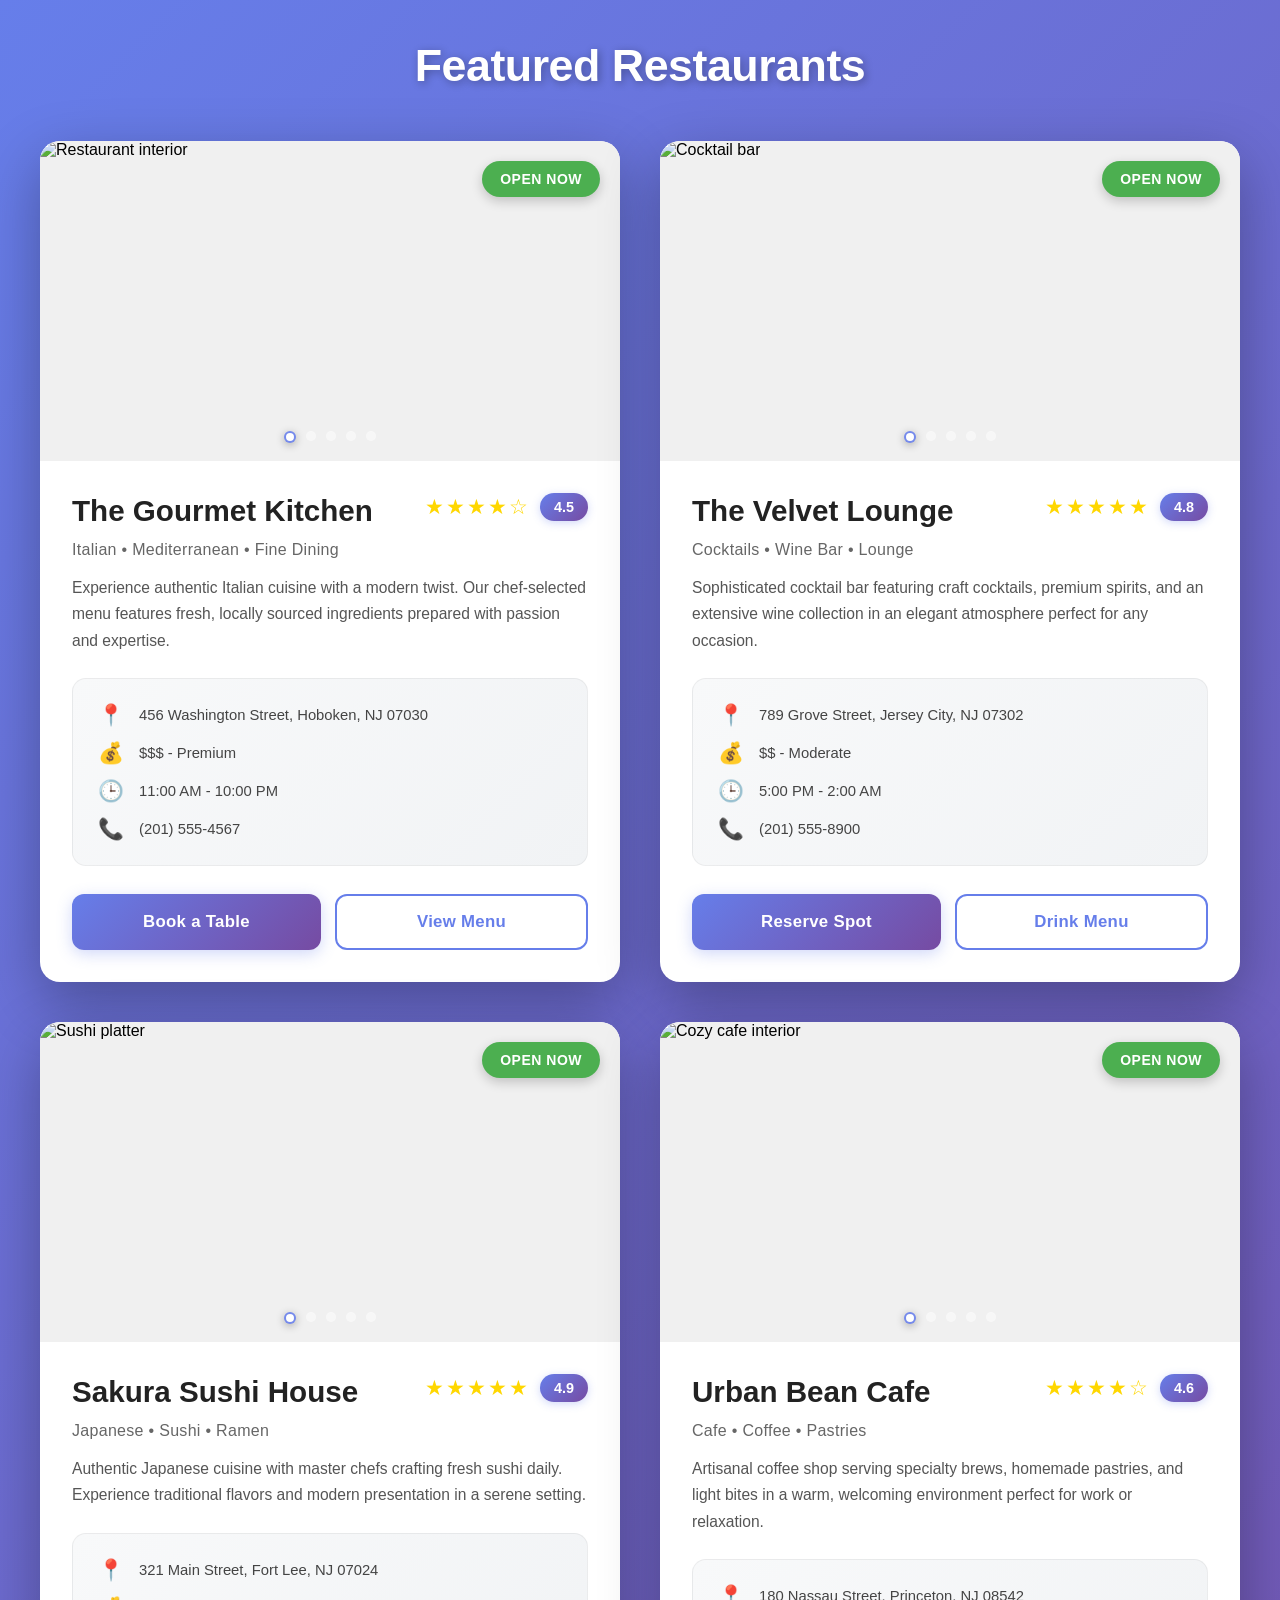
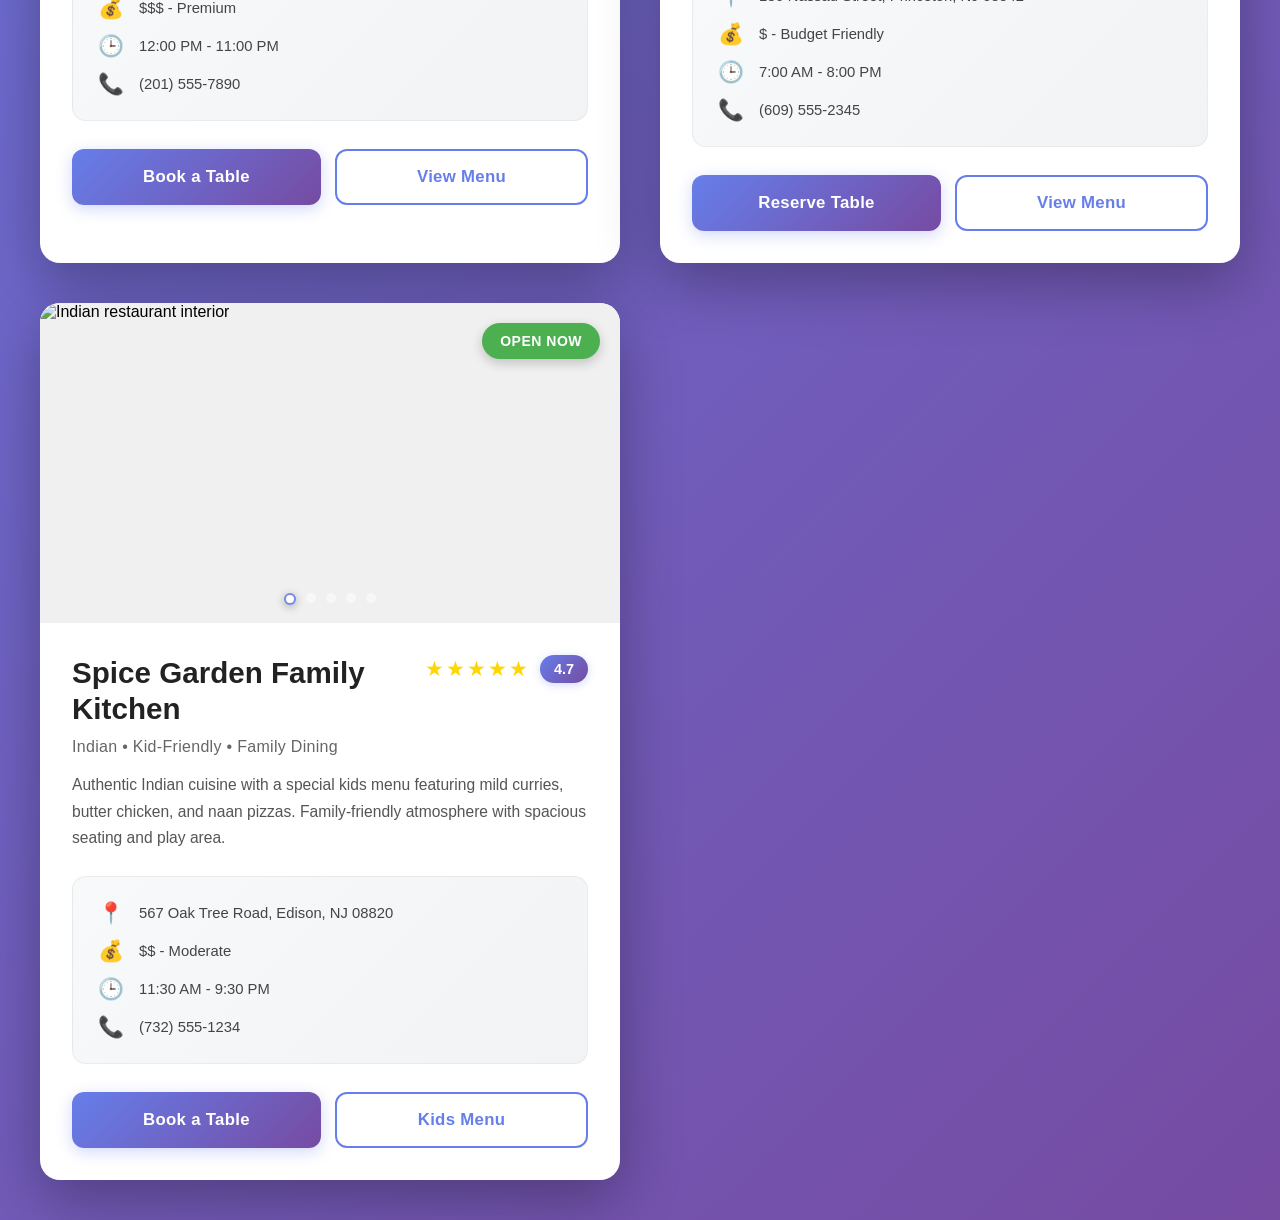
==== restaurant-website/index.html @ d289a9fe "Organize website files in restaurant-website folder Create dedicated folder structure for the projec" ====
<!DOCTYPE html>
<html lang="en">
<head>
    <meta charset="UTF-8">
    <meta name="viewport" content="width=device-width, initial-scale=1.0">
    <title>Featured Restaurants - Discover Amazing Dining</title>
    <link rel="stylesheet" href="styles.css">
</head>
<body>
    <div class="container">
        <h1>Featured Restaurants</h1>

        <div class="cards-grid">
            <!-- Italian Restaurant Card -->
            <div class="restaurant-card">
                <div class="card-image">
                    <div class="slider">
                        <div class="slider-wrapper">
                            <div class="slide active">
                                <img src="https://images.unsplash.com/photo-1517248135467-4c7edcad34c4?w=800&h=500&fit=crop" alt="Restaurant interior">
                            </div>
                            <div class="slide">
                                <img src="https://images.unsplash.com/photo-1414235077428-338989a2e8c0?w=800&h=500&fit=crop" alt="Fine dining table">
                            </div>
                            <div class="slide">
                                <img src="https://images.unsplash.com/photo-1559339352-11d035aa65de?w=800&h=500&fit=crop" alt="Delicious pasta dish">
                            </div>
                            <div class="slide">
                                <img src="https://images.unsplash.com/photo-1555396273-367ea4eb4db5?w=800&h=500&fit=crop" alt="Gourmet pizza">
                            </div>
                            <div class="slide">
                                <img src="https://images.unsplash.com/photo-1592861956120-e524fc739696?w=800&h=500&fit=crop" alt="Restaurant ambiance">
                            </div>
                        </div>

                        <button class="slider-btn prev" aria-label="Previous slide">❮</button>
                        <button class="slider-btn next" aria-label="Next slide">❯</button>

                        <div class="slider-dots">
                            <span class="dot active" aria-label="Slide 1"></span>
                            <span class="dot" aria-label="Slide 2"></span>
                            <span class="dot" aria-label="Slide 3"></span>
                            <span class="dot" aria-label="Slide 4"></span>
                            <span class="dot" aria-label="Slide 5"></span>
                        </div>
                    </div>

                    <span class="badge">Open Now</span>
                </div>

                <div class="card-content">
                    <div class="card-header">
                        <h2 class="restaurant-name">The Gourmet Kitchen</h2>
                        <div class="rating">
                            <span class="stars">★★★★☆</span>
                            <span class="rating-text">4.5</span>
                        </div>
                    </div>

                    <p class="cuisine-type">Italian • Mediterranean • Fine Dining</p>

                    <p class="description">
                        Experience authentic Italian cuisine with a modern twist. Our chef-selected menu features fresh, locally sourced ingredients prepared with passion and expertise.
                    </p>

                    <div class="card-details">
                        <div class="detail-item">
                            <span class="icon">📍</span>
                            <span>456 Washington Street, Hoboken, NJ 07030</span>
                        </div>
                        <div class="detail-item">
                            <span class="icon">💰</span>
                            <span>$$$ - Premium</span>
                        </div>
                        <div class="detail-item">
                            <span class="icon">🕒</span>
                            <span>11:00 AM - 10:00 PM</span>
                        </div>
                        <div class="detail-item">
                            <span class="icon">📞</span>
                            <span>(201) 555-4567</span>
                        </div>
                    </div>

                    <div class="card-actions">
                        <button class="btn btn-primary">Book a Table</button>
                        <button class="btn btn-secondary">View Menu</button>
                    </div>
                </div>
            </div>

            <!-- Cocktail Bar Card -->
            <div class="restaurant-card">
                <div class="card-image">
                    <div class="slider">
                        <div class="slider-wrapper">
                            <div class="slide active">
                                <img src="https://images.unsplash.com/photo-1514933651103-005eec06c04b?w=800&h=500&fit=crop" alt="Cocktail bar">
                            </div>
                            <div class="slide">
                                <img src="https://images.unsplash.com/photo-1470337458703-46ad1756a187?w=800&h=500&fit=crop" alt="Bar counter">
                            </div>
                            <div class="slide">
                                <img src="https://images.unsplash.com/photo-1560963689-8f2de2560b19?w=800&h=500&fit=crop" alt="Cocktails">
                            </div>
                            <div class="slide">
                                <img src="https://images.unsplash.com/photo-1569529465841-dfecdab7503b?w=800&h=500&fit=crop" alt="Wine selection">
                            </div>
                            <div class="slide">
                                <img src="https://images.unsplash.com/photo-1572116469696-31de0f17cc34?w=800&h=500&fit=crop" alt="Lounge area">
                            </div>
                        </div>

                        <button class="slider-btn prev" aria-label="Previous slide">❮</button>
                        <button class="slider-btn next" aria-label="Next slide">❯</button>

                        <div class="slider-dots">
                            <span class="dot active" aria-label="Slide 1"></span>
                            <span class="dot" aria-label="Slide 2"></span>
                            <span class="dot" aria-label="Slide 3"></span>
                            <span class="dot" aria-label="Slide 4"></span>
                            <span class="dot" aria-label="Slide 5"></span>
                        </div>
                    </div>

                    <span class="badge">Open Now</span>
                </div>

                <div class="card-content">
                    <div class="card-header">
                        <h2 class="restaurant-name">The Velvet Lounge</h2>
                        <div class="rating">
                            <span class="stars">★★★★★</span>
                            <span class="rating-text">4.8</span>
                        </div>
                    </div>

                    <p class="cuisine-type">Cocktails • Wine Bar • Lounge</p>

                    <p class="description">
                        Sophisticated cocktail bar featuring craft cocktails, premium spirits, and an extensive wine collection in an elegant atmosphere perfect for any occasion.
                    </p>

                    <div class="card-details">
                        <div class="detail-item">
                            <span class="icon">📍</span>
                            <span>789 Grove Street, Jersey City, NJ 07302</span>
                        </div>
                        <div class="detail-item">
                            <span class="icon">💰</span>
                            <span>$$ - Moderate</span>
                        </div>
                        <div class="detail-item">
                            <span class="icon">🕒</span>
                            <span>5:00 PM - 2:00 AM</span>
                        </div>
                        <div class="detail-item">
                            <span class="icon">📞</span>
                            <span>(201) 555-8900</span>
                        </div>
                    </div>

                    <div class="card-actions">
                        <button class="btn btn-primary">Reserve Spot</button>
                        <button class="btn btn-secondary">Drink Menu</button>
                    </div>
                </div>
            </div>

            <!-- Sushi Restaurant Card -->
            <div class="restaurant-card">
                <div class="card-image">
                    <div class="slider">
                        <div class="slider-wrapper">
                            <div class="slide active">
                                <img src="https://images.unsplash.com/photo-1579584425555-c3ce17fd4351?w=800&h=500&fit=crop" alt="Sushi platter">
                            </div>
                            <div class="slide">
                                <img src="https://images.unsplash.com/photo-1583623025817-d180a2221d0a?w=800&h=500&fit=crop" alt="Fresh sushi">
                            </div>
                            <div class="slide">
                                <img src="https://images.unsplash.com/photo-1534422298391-e4f8c172dddb?w=800&h=500&fit=crop" alt="Sushi bar">
                            </div>
                            <div class="slide">
                                <img src="https://images.unsplash.com/photo-1611143669185-af224c5e3252?w=800&h=500&fit=crop" alt="Ramen bowl">
                            </div>
                            <div class="slide">
                                <img src="https://images.unsplash.com/photo-1580822184713-fc5400e7fe10?w=800&h=500&fit=crop" alt="Japanese dining">
                            </div>
                        </div>

                        <button class="slider-btn prev" aria-label="Previous slide">❮</button>
                        <button class="slider-btn next" aria-label="Next slide">❯</button>

                        <div class="slider-dots">
                            <span class="dot active" aria-label="Slide 1"></span>
                            <span class="dot" aria-label="Slide 2"></span>
                            <span class="dot" aria-label="Slide 3"></span>
                            <span class="dot" aria-label="Slide 4"></span>
                            <span class="dot" aria-label="Slide 5"></span>
                        </div>
                    </div>

                    <span class="badge">Open Now</span>
                </div>

                <div class="card-content">
                    <div class="card-header">
                        <h2 class="restaurant-name">Sakura Sushi House</h2>
                        <div class="rating">
                            <span class="stars">★★★★★</span>
                            <span class="rating-text">4.9</span>
                        </div>
                    </div>

                    <p class="cuisine-type">Japanese • Sushi • Ramen</p>

                    <p class="description">
                        Authentic Japanese cuisine with master chefs crafting fresh sushi daily. Experience traditional flavors and modern presentation in a serene setting.
                    </p>

                    <div class="card-details">
                        <div class="detail-item">
                            <span class="icon">📍</span>
                            <span>321 Main Street, Fort Lee, NJ 07024</span>
                        </div>
                        <div class="detail-item">
                            <span class="icon">💰</span>
                            <span>$$$ - Premium</span>
                        </div>
                        <div class="detail-item">
                            <span class="icon">🕒</span>
                            <span>12:00 PM - 11:00 PM</span>
                        </div>
                        <div class="detail-item">
                            <span class="icon">📞</span>
                            <span>(201) 555-7890</span>
                        </div>
                    </div>

                    <div class="card-actions">
                        <button class="btn btn-primary">Book a Table</button>
                        <button class="btn btn-secondary">View Menu</button>
                    </div>
                </div>
            </div>

            <!-- Cafe Card -->
            <div class="restaurant-card">
                <div class="card-image">
                    <div class="slider">
                        <div class="slider-wrapper">
                            <div class="slide active">
                                <img src="https://images.unsplash.com/photo-1554118811-1e0d58224f24?w=800&h=500&fit=crop" alt="Cozy cafe interior">
                            </div>
                            <div class="slide">
                                <img src="https://images.unsplash.com/photo-1495474472287-4d71bcdd2085?w=800&h=500&fit=crop" alt="Coffee art">
                            </div>
                            <div class="slide">
                                <img src="https://images.unsplash.com/photo-1509042239860-f550ce710b93?w=800&h=500&fit=crop" alt="Coffee beans">
                            </div>
                            <div class="slide">
                                <img src="https://images.unsplash.com/photo-1559056199-641a0ac8b55e?w=800&h=500&fit=crop" alt="Pastries and coffee">
                            </div>
                            <div class="slide">
                                <img src="https://images.unsplash.com/photo-1511920170033-f8396924c348?w=800&h=500&fit=crop" alt="Cafe atmosphere">
                            </div>
                        </div>

                        <button class="slider-btn prev" aria-label="Previous slide">❮</button>
                        <button class="slider-btn next" aria-label="Next slide">❯</button>

                        <div class="slider-dots">
                            <span class="dot active" aria-label="Slide 1"></span>
                            <span class="dot" aria-label="Slide 2"></span>
                            <span class="dot" aria-label="Slide 3"></span>
                            <span class="dot" aria-label="Slide 4"></span>
                            <span class="dot" aria-label="Slide 5"></span>
                        </div>
                    </div>

                    <span class="badge">Open Now</span>
                </div>

                <div class="card-content">
                    <div class="card-header">
                        <h2 class="restaurant-name">Urban Bean Cafe</h2>
                        <div class="rating">
                            <span class="stars">★★★★☆</span>
                            <span class="rating-text">4.6</span>
                        </div>
                    </div>

                    <p class="cuisine-type">Cafe • Coffee • Pastries</p>

                    <p class="description">
                        Artisanal coffee shop serving specialty brews, homemade pastries, and light bites in a warm, welcoming environment perfect for work or relaxation.
                    </p>

                    <div class="card-details">
                        <div class="detail-item">
                            <span class="icon">📍</span>
                            <span>180 Nassau Street, Princeton, NJ 08542</span>
                        </div>
                        <div class="detail-item">
                            <span class="icon">💰</span>
                            <span>$ - Budget Friendly</span>
                        </div>
                        <div class="detail-item">
                            <span class="icon">🕒</span>
                            <span>7:00 AM - 8:00 PM</span>
                        </div>
                        <div class="detail-item">
                            <span class="icon">📞</span>
                            <span>(609) 555-2345</span>
                        </div>
                    </div>

                    <div class="card-actions">
                        <button class="btn btn-primary">Reserve Table</button>
                        <button class="btn btn-secondary">View Menu</button>
                    </div>
                </div>
            </div>

            <!-- Indian Restaurant Card -->
            <div class="restaurant-card">
                <div class="card-image">
                    <div class="slider">
                        <div class="slider-wrapper">
                            <div class="slide active">
                                <img src="https://images.unsplash.com/photo-1585937421612-70a008356fbe?w=800&h=500&fit=crop" alt="Indian restaurant interior">
                            </div>
                            <div class="slide">
                                <img src="https://images.unsplash.com/photo-1565557623262-b51c2513a641?w=800&h=500&fit=crop" alt="Butter chicken">
                            </div>
                            <div class="slide">
                                <img src="https://images.unsplash.com/photo-1567188040759-fb8a883dc6d8?w=800&h=500&fit=crop" alt="Indian curry dishes">
                            </div>
                            <div class="slide">
                                <img src="https://images.unsplash.com/photo-1589302168068-964664d93dc0?w=800&h=500&fit=crop" alt="Naan bread and samosas">
                            </div>
                            <div class="slide">
                                <img src="https://images.unsplash.com/photo-1574484284002-952d92456975?w=800&h=500&fit=crop" alt="Family dining">
                            </div>
                        </div>

                        <button class="slider-btn prev" aria-label="Previous slide">❮</button>
                        <button class="slider-btn next" aria-label="Next slide">❯</button>

                        <div class="slider-dots">
                            <span class="dot active" aria-label="Slide 1"></span>
                            <span class="dot" aria-label="Slide 2"></span>
                            <span class="dot" aria-label="Slide 3"></span>
                            <span class="dot" aria-label="Slide 4"></span>
                            <span class="dot" aria-label="Slide 5"></span>
                        </div>
                    </div>

                    <span class="badge">Open Now</span>
                </div>

                <div class="card-content">
                    <div class="card-header">
                        <h2 class="restaurant-name">Spice Garden Family Kitchen</h2>
                        <div class="rating">
                            <span class="stars">★★★★★</span>
                            <span class="rating-text">4.7</span>
                        </div>
                    </div>

                    <p class="cuisine-type">Indian • Kid-Friendly • Family Dining</p>

                    <p class="description">
                        Authentic Indian cuisine with a special kids menu featuring mild curries, butter chicken, and naan pizzas. Family-friendly atmosphere with spacious seating and play area.
                    </p>

                    <div class="card-details">
                        <div class="detail-item">
                            <span class="icon">📍</span>
                            <span>567 Oak Tree Road, Edison, NJ 08820</span>
                        </div>
                        <div class="detail-item">
                            <span class="icon">💰</span>
                            <span>$$ - Moderate</span>
                        </div>
                        <div class="detail-item">
                            <span class="icon">🕒</span>
                            <span>11:30 AM - 9:30 PM</span>
                        </div>
                        <div class="detail-item">
                            <span class="icon">📞</span>
                            <span>(732) 555-1234</span>
                        </div>
                    </div>

                    <div class="card-actions">
                        <button class="btn btn-primary">Book a Table</button>
                        <button class="btn btn-secondary">Kids Menu</button>
                    </div>
                </div>
            </div>

        </div>
    </div>

    <script src="script.js"></script>
</body>
</html>
---- restaurant-website/styles.css ----
/* ===== Reset & Base Styles ===== */
* {
    margin: 0;
    padding: 0;
    box-sizing: border-box;
}

body {
    font-family: 'Segoe UI', Tahoma, Geneva, Verdana, sans-serif;
    background: linear-gradient(135deg, #667eea 0%, #764ba2 100%);
    min-height: 100vh;
    padding: 40px 20px;
}

/* ===== Container & Layout ===== */
.container {
    max-width: 1400px;
    margin: 0 auto;
}

h1 {
    text-align: center;
    color: white;
    margin-bottom: 50px;
    font-size: 2.8rem;
    font-weight: 700;
    text-shadow: 2px 2px 8px rgba(0, 0, 0, 0.3);
    letter-spacing: -0.5px;
}

.cards-grid {
    display: grid;
    grid-template-columns: repeat(auto-fit, minmax(500px, 1fr));
    gap: 40px;
    padding: 0 20px;
}

/* ===== Restaurant Card ===== */
.restaurant-card {
    background: white;
    border-radius: 20px;
    overflow: hidden;
    box-shadow: 0 20px 60px rgba(0, 0, 0, 0.3);
    transition: transform 0.3s ease, box-shadow 0.3s ease;
}

.restaurant-card:hover {
    transform: translateY(-10px);
    box-shadow: 0 30px 80px rgba(0, 0, 0, 0.4);
}

/* ===== Card Image & Slider ===== */
.card-image {
    position: relative;
    height: 320px;
    overflow: hidden;
    background: #f0f0f0;
}

.slider {
    position: relative;
    width: 100%;
    height: 100%;
    overflow: hidden;
}

.slider-wrapper {
    display: flex;
    width: 100%;
    height: 100%;
    transition: transform 0.5s ease-in-out;
}

.slide {
    min-width: 100%;
    height: 100%;
    opacity: 0;
    transition: opacity 0.5s ease-in-out;
    position: absolute;
    top: 0;
    left: 0;
}

.slide.active {
    opacity: 1;
    position: relative;
}

.slide img {
    width: 100%;
    height: 100%;
    object-fit: cover;
    transition: transform 0.3s ease;
}

.restaurant-card:hover .slide.active img {
    transform: scale(1.05);
}

/* ===== Navigation Buttons ===== */
.slider-btn {
    position: absolute;
    top: 50%;
    transform: translateY(-50%);
    background: rgba(0, 0, 0, 0.5);
    color: white;
    border: none;
    padding: 12px 18px;
    cursor: pointer;
    font-size: 1.8rem;
    line-height: 1;
    transition: all 0.3s ease;
    z-index: 10;
    border-radius: 6px;
    opacity: 0;
    backdrop-filter: blur(4px);
}

.slider:hover .slider-btn {
    opacity: 1;
}

.slider-btn:hover {
    background: rgba(0, 0, 0, 0.8);
    transform: translateY(-50%) scale(1.15);
}

.slider-btn:active {
    transform: translateY(-50%) scale(0.95);
}

.slider-btn.prev {
    left: 12px;
}

.slider-btn.next {
    right: 12px;
}

/* ===== Slider Dots ===== */
.slider-dots {
    position: absolute;
    bottom: 18px;
    left: 50%;
    transform: translateX(-50%);
    display: flex;
    gap: 10px;
    z-index: 10;
}

.dot {
    width: 10px;
    height: 10px;
    border-radius: 50%;
    background: rgba(255, 255, 255, 0.5);
    cursor: pointer;
    transition: all 0.3s ease;
    border: 2px solid transparent;
}

.dot:hover {
    background: rgba(255, 255, 255, 0.8);
    transform: scale(1.3);
}

.dot.active {
    background: white;
    width: 12px;
    height: 12px;
    border-color: rgba(102, 126, 234, 0.9);
    box-shadow: 0 2px 8px rgba(0, 0, 0, 0.3);
}

/* ===== Badge ===== */
.badge {
    position: absolute;
    top: 20px;
    right: 20px;
    background: #4CAF50;
    color: white;
    padding: 10px 18px;
    border-radius: 25px;
    font-size: 0.875rem;
    font-weight: 700;
    box-shadow: 0 4px 12px rgba(0, 0, 0, 0.2);
    z-index: 10;
    text-transform: uppercase;
    letter-spacing: 0.5px;
}

/* ===== Card Content ===== */
.card-content {
    padding: 32px;
}

.card-header {
    display: flex;
    justify-content: space-between;
    align-items: flex-start;
    margin-bottom: 12px;
    gap: 16px;
}

.restaurant-name {
    font-size: 1.85rem;
    color: #222;
    font-weight: 700;
    margin-bottom: 0;
    line-height: 1.2;
}

.rating {
    display: flex;
    align-items: center;
    gap: 10px;
    flex-shrink: 0;
}

.stars {
    color: #FFD700;
    font-size: 1.3rem;
    letter-spacing: 2px;
}

.rating-text {
    background: linear-gradient(135deg, #667eea 0%, #764ba2 100%);
    color: white;
    padding: 6px 14px;
    border-radius: 14px;
    font-weight: 700;
    font-size: 0.9rem;
    box-shadow: 0 2px 8px rgba(102, 126, 234, 0.3);
}

.cuisine-type {
    color: #666;
    font-size: 1rem;
    margin-bottom: 16px;
    font-weight: 500;
    letter-spacing: 0.3px;
}

.description {
    color: #555;
    line-height: 1.7;
    margin-bottom: 24px;
    font-size: 0.975rem;
}

/* ===== Card Details ===== */
.card-details {
    background: linear-gradient(135deg, #f8f9fa 0%, #f1f3f5 100%);
    padding: 24px;
    border-radius: 14px;
    margin-bottom: 28px;
    border: 1px solid rgba(0, 0, 0, 0.05);
}

.detail-item {
    display: flex;
    align-items: center;
    gap: 14px;
    margin-bottom: 14px;
    color: #444;
    font-size: 0.925rem;
}

.detail-item:last-child {
    margin-bottom: 0;
}

.icon {
    font-size: 1.3rem;
    width: 28px;
    text-align: center;
    flex-shrink: 0;
}

/* ===== Card Actions ===== */
.card-actions {
    display: flex;
    gap: 14px;
}

.btn {
    flex: 1;
    padding: 16px 28px;
    border: none;
    border-radius: 12px;
    font-size: 1.05rem;
    font-weight: 600;
    cursor: pointer;
    transition: all 0.3s ease;
    letter-spacing: 0.3px;
}

.btn-primary {
    background: linear-gradient(135deg, #667eea 0%, #764ba2 100%);
    color: white;
    box-shadow: 0 4px 15px rgba(102, 126, 234, 0.3);
}

.btn-primary:hover {
    transform: translateY(-3px);
    box-shadow: 0 8px 25px rgba(102, 126, 234, 0.5);
}

.btn-primary:active {
    transform: translateY(-1px);
}

.btn-secondary {
    background: white;
    color: #667eea;
    border: 2px solid #667eea;
}

.btn-secondary:hover {
    background: #667eea;
    color: white;
    transform: translateY(-3px);
    box-shadow: 0 8px 25px rgba(102, 126, 234, 0.4);
}

.btn-secondary:active {
    transform: translateY(-1px);
}

/* ===== Responsive Design ===== */

/* Tablet Devices */
@media (min-width: 641px) and (max-width: 1024px) {
    .cards-grid {
        grid-template-columns: 1fr;
        gap: 35px;
    }

    h1 {
        font-size: 2.3rem;
    }
}

/* Mobile Devices */
@media (max-width: 640px) {
    body {
        padding: 20px 10px;
    }

    h1 {
        font-size: 2rem;
        margin-bottom: 35px;
    }

    .cards-grid {
        grid-template-columns: 1fr;
        gap: 30px;
        padding: 0 5px;
    }

    .restaurant-card {
        border-radius: 16px;
    }

    .card-image {
        height: 280px;
    }

    .card-content {
        padding: 24px 20px;
    }

    .restaurant-name {
        font-size: 1.55rem;
    }

    .card-header {
        flex-direction: column;
        gap: 12px;
    }

    .rating {
        align-self: flex-start;
    }

    .card-details {
        padding: 20px;
    }

    .card-actions {
        flex-direction: column;
    }

    .btn {
        width: 100%;
        padding: 14px 24px;
    }

    .slider-btn {
        opacity: 1;
        padding: 10px 14px;
        font-size: 1.5rem;
    }

    .slider-btn.prev {
        left: 8px;
    }

    .slider-btn.next {
        right: 8px;
    }

    .slider-dots {
        bottom: 12px;
    }

    .dot {
        width: 8px;
        height: 8px;
    }

    .dot.active {
        width: 10px;
        height: 10px;
    }

    .badge {
        top: 15px;
        right: 15px;
        padding: 8px 14px;
        font-size: 0.75rem;
    }
}

/* Small Mobile Devices */
@media (max-width: 380px) {
    h1 {
        font-size: 1.7rem;
    }

    .restaurant-name {
        font-size: 1.4rem;
    }

    .card-image {
        height: 240px;
    }
}
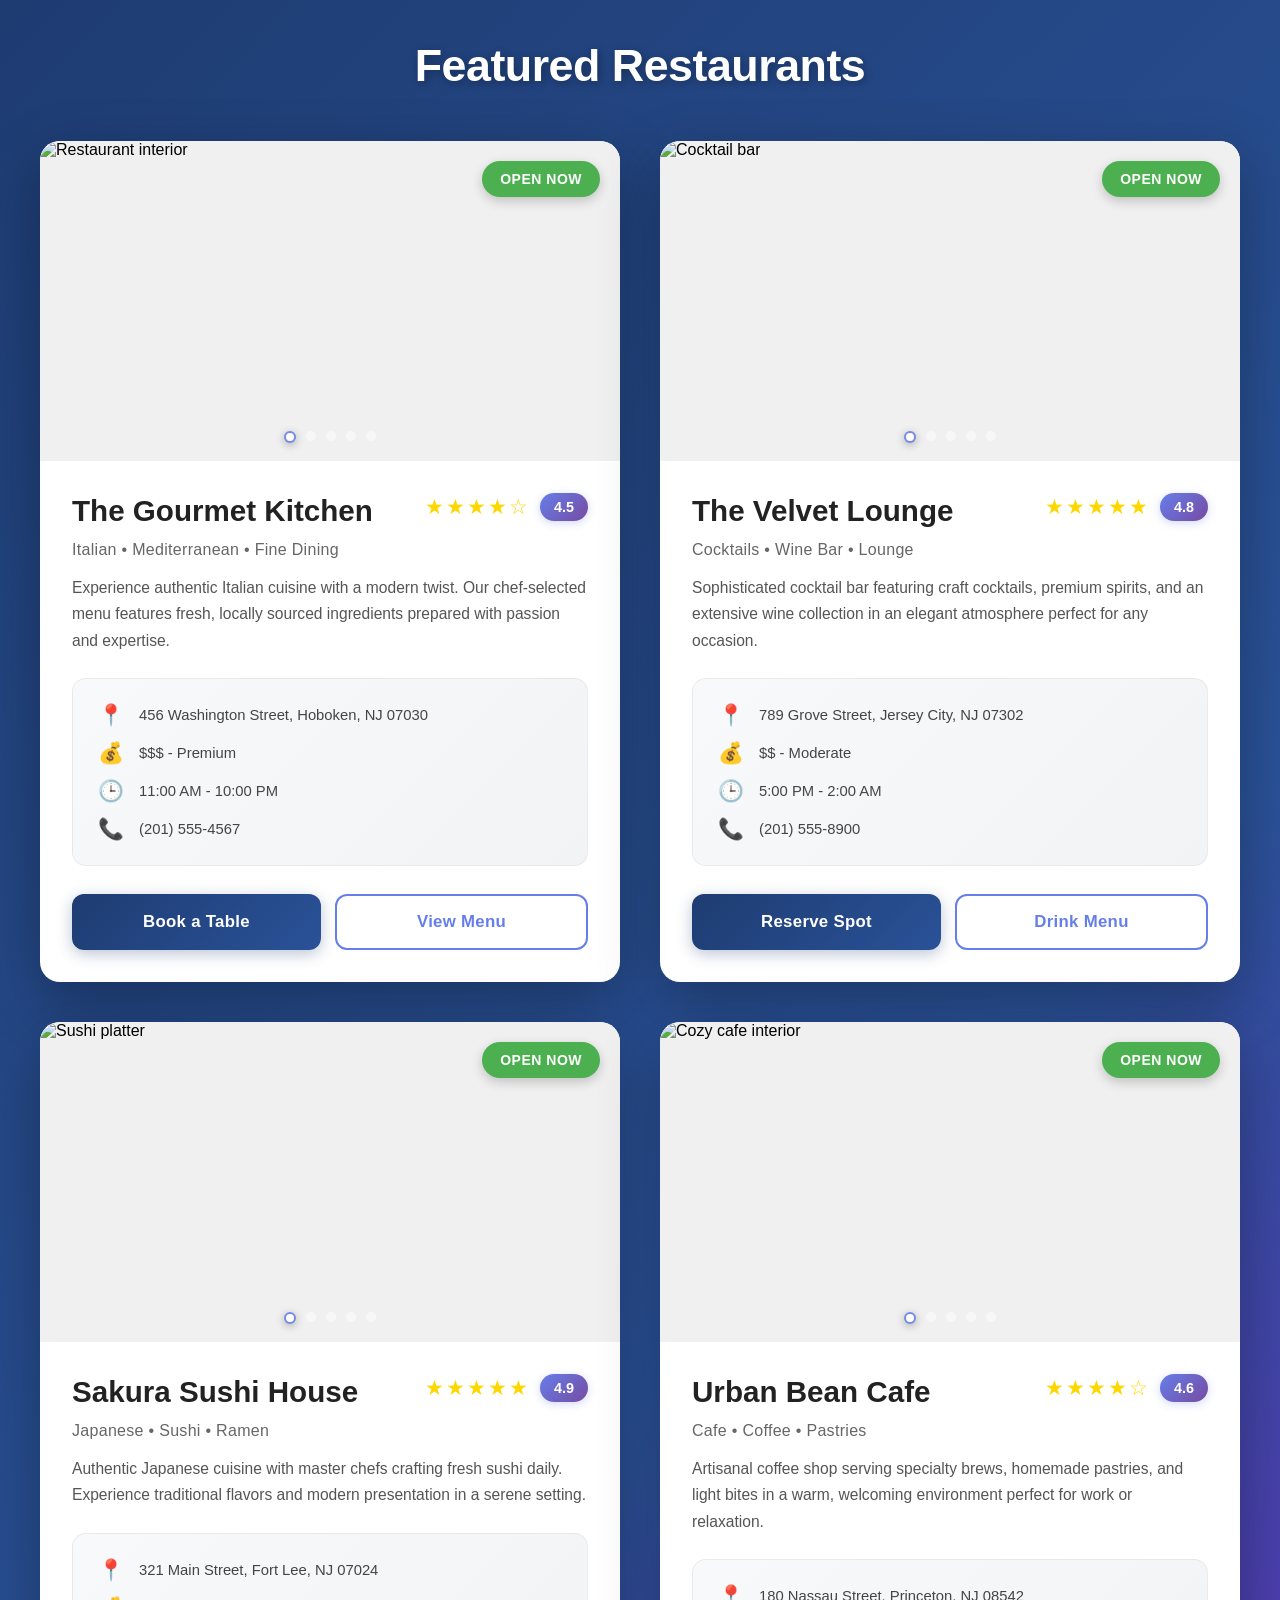
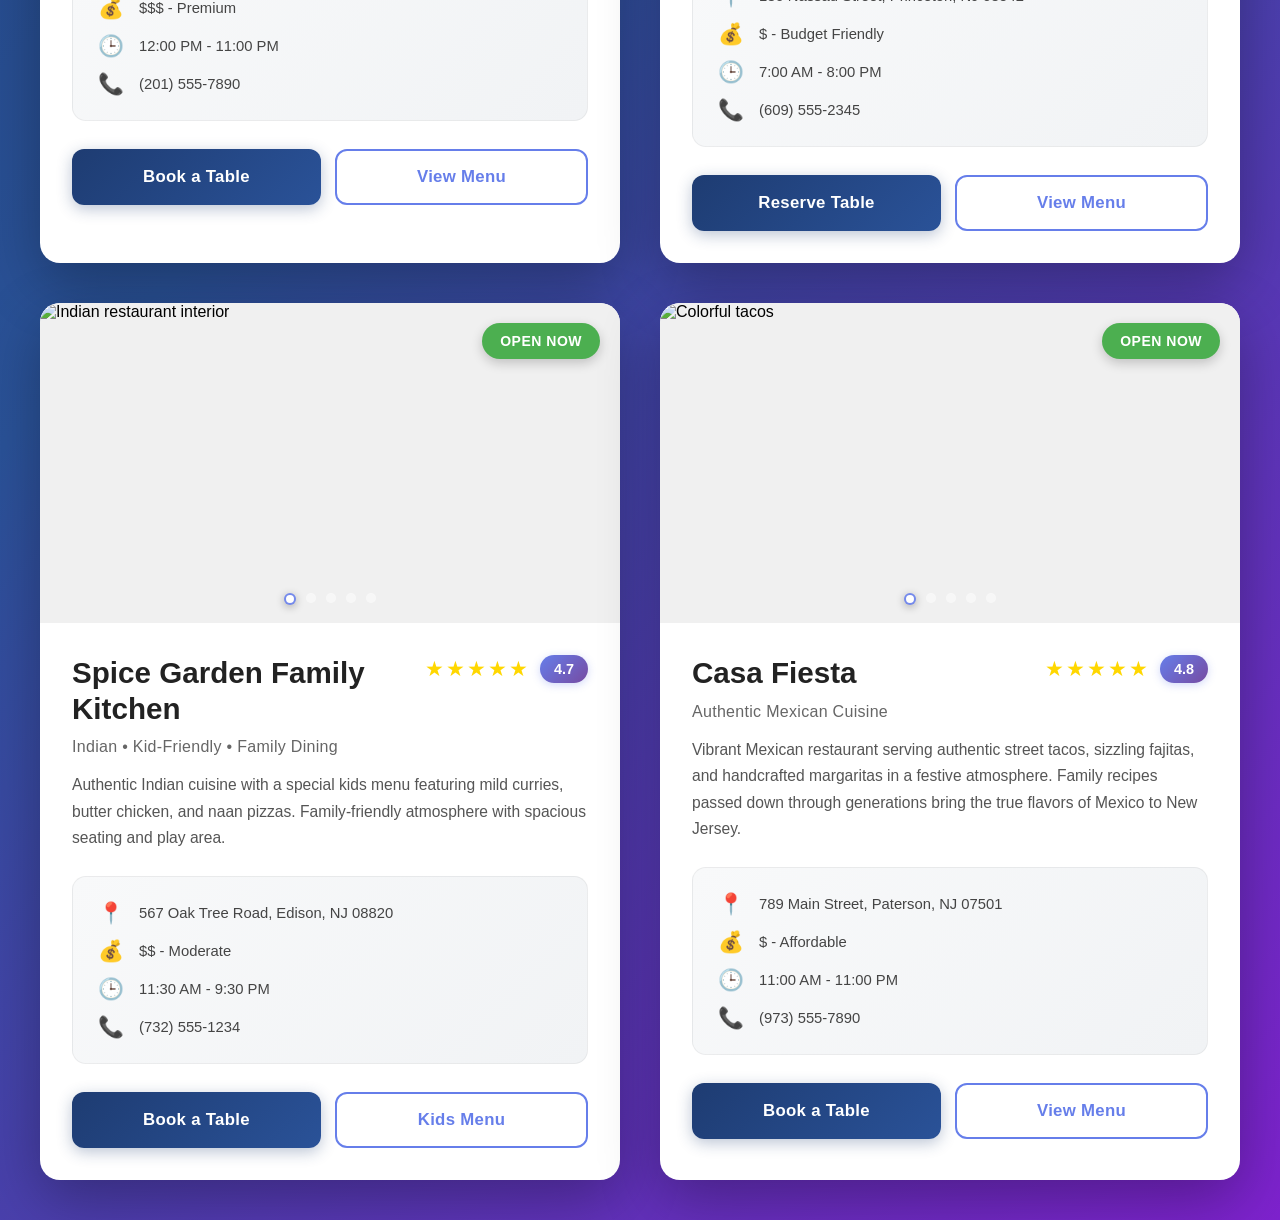
==== commit edd07aaa: "Complete all learning options A-E: CSS themes, 6th restaurant, JavaScript exercises, and portfolio p" ====
--- a/restaurant-website/index.html
+++ b/restaurant-website/index.html
@@ -401,6 +401,83 @@
                 </div>
             </div>
 
+            <!-- Restaurant Card 6: Mexican Restaurant -->
+            <div class="restaurant-card">
+                <div class="card-image">
+                    <div class="slider">
+                        <div class="slider-wrapper">
+                            <div class="slide active">
+                                <img src="https://images.unsplash.com/photo-1565299585323-38d6b0865b47?w=800&h=600&fit=crop" alt="Colorful tacos">
+                            </div>
+                            <div class="slide">
+                                <img src="https://images.unsplash.com/photo-1613514785940-daed07799d9b?w=800&h=600&fit=crop" alt="Authentic fajitas">
+                            </div>
+                            <div class="slide">
+                                <img src="https://images.unsplash.com/photo-1599974579688-8dbdd335e16d?w=800&h=600&fit=crop" alt="Fresh guacamole">
+                            </div>
+                            <div class="slide">
+                                <img src="https://images.unsplash.com/photo-1551504734-5ee1c4a1479b?w=800&h=600&fit=crop" alt="Festive restaurant interior">
+                            </div>
+                            <div class="slide">
+                                <img src="https://images.unsplash.com/photo-1615870216519-2f9fa575fa5c?w=800&h=600&fit=crop" alt="Delicious enchiladas">
+                            </div>
+                        </div>
+                        <button class="slider-btn prev" aria-label="Previous image">❮</button>
+                        <button class="slider-btn next" aria-label="Next image">❯</button>
+                        <div class="slider-dots">
+                            <span class="dot active" data-slide="0"></span>
+                            <span class="dot" data-slide="1"></span>
+                            <span class="dot" data-slide="2"></span>
+                            <span class="dot" data-slide="3"></span>
+                            <span class="dot" data-slide="4"></span>
+                        </div>
+                    </div>
+                    <span class="badge">Open Now</span>
+                </div>
+
+                <div class="card-content">
+                    <div class="card-header">
+                        <h2 class="restaurant-name">Casa Fiesta</h2>
+                        <div class="rating">
+                            <span class="stars">★★★★★</span>
+                            <span class="rating-text">4.8</span>
+                        </div>
+                    </div>
+
+                    <p class="cuisine-type">Authentic Mexican Cuisine</p>
+
+                    <p class="description">
+                        Vibrant Mexican restaurant serving authentic street tacos, sizzling fajitas,
+                        and handcrafted margaritas in a festive atmosphere. Family recipes passed down
+                        through generations bring the true flavors of Mexico to New Jersey.
+                    </p>
+
+                    <div class="card-details">
+                        <div class="detail-item">
+                            <span class="icon">📍</span>
+                            <span>789 Main Street, Paterson, NJ 07501</span>
+                        </div>
+                        <div class="detail-item">
+                            <span class="icon">💰</span>
+                            <span>$ - Affordable</span>
+                        </div>
+                        <div class="detail-item">
+                            <span class="icon">🕒</span>
+                            <span>11:00 AM - 11:00 PM</span>
+                        </div>
+                        <div class="detail-item">
+                            <span class="icon">📞</span>
+                            <span>(973) 555-7890</span>
+                        </div>
+                    </div>
+
+                    <div class="card-actions">
+                        <button class="btn btn-primary">Book a Table</button>
+                        <button class="btn btn-secondary">View Menu</button>
+                    </div>
+                </div>
+            </div>
+
         </div>
     </div>
 
--- a/restaurant-website/styles.css
+++ b/restaurant-website/styles.css
@@ -7,7 +7,7 @@
 
 body {
     font-family: 'Segoe UI', Tahoma, Geneva, Verdana, sans-serif;
-    background: linear-gradient(135deg, #667eea 0%, #764ba2 100%);
+    background: linear-gradient(135deg, #1e3c72 0%, #2a5298 50%, #7e22ce 100%);
     min-height: 100vh;
     padding: 40px 20px;
 }
@@ -295,14 +295,14 @@
 }
 
 .btn-primary {
-    background: linear-gradient(135deg, #667eea 0%, #764ba2 100%);
-    color: white;
-    box-shadow: 0 4px 15px rgba(102, 126, 234, 0.3);
+    background: linear-gradient(135deg, #1e3c72 0%, #2a5298 100%);
+    color: white;
+    box-shadow: 0 4px 15px rgba(30, 60, 114, 0.3);
 }
 
 .btn-primary:hover {
     transform: translateY(-3px);
-    box-shadow: 0 8px 25px rgba(102, 126, 234, 0.5);
+    box-shadow: 0 8px 25px rgba(30, 60, 114, 0.5);
 }
 
 .btn-primary:active {
